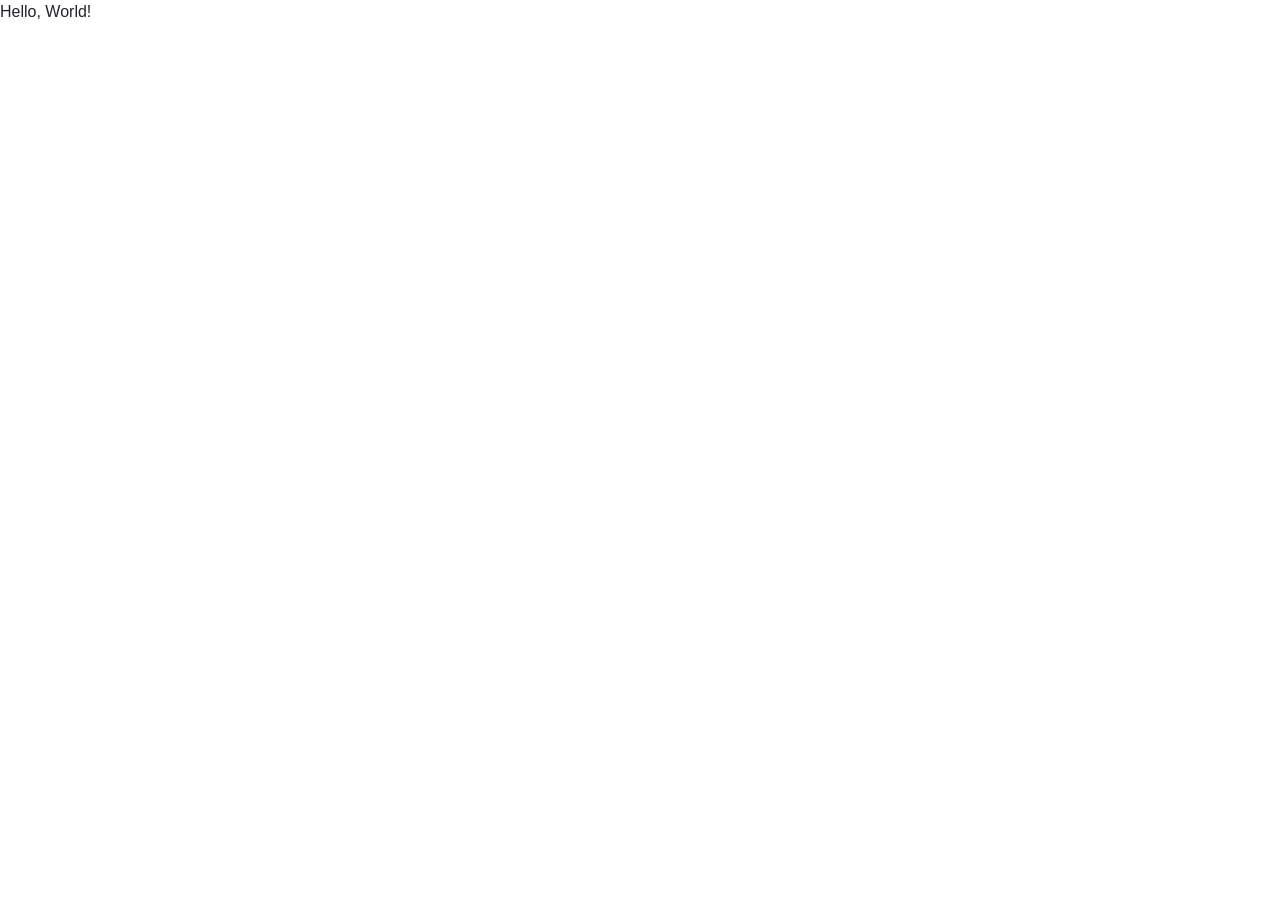
==== index.html @ e68d8184 "initial commit of landing page." ====
<!doctype html>
<html lang="en">
  <head>
    <!-- Required meta tags -->
    <meta charset="utf-8">
    <meta name="viewport" content="width=device-width, initial-scale=1, shrink-to-fit=no"/>
    <meta http-equiv="xrefresh" content="5"/>

    <!-- Bootstrap CSS -->
    <link rel="stylesheet" href="https://maxcdn.bootstrapcdn.com/bootstrap/4.0.0/css/bootstrap.min.css" integrity="sha384-Gn5384xqQ1aoWXA+058RXPxPg6fy4IWvTNh0E263XmFcJlSAwiGgFAW/dAiS6JXm" crossorigin="anonymous">
    <title>Telemetry</title>
    <script src="/app.js"></script>
   </head>
  <body>
  Hello, World!
  </body>
</html>
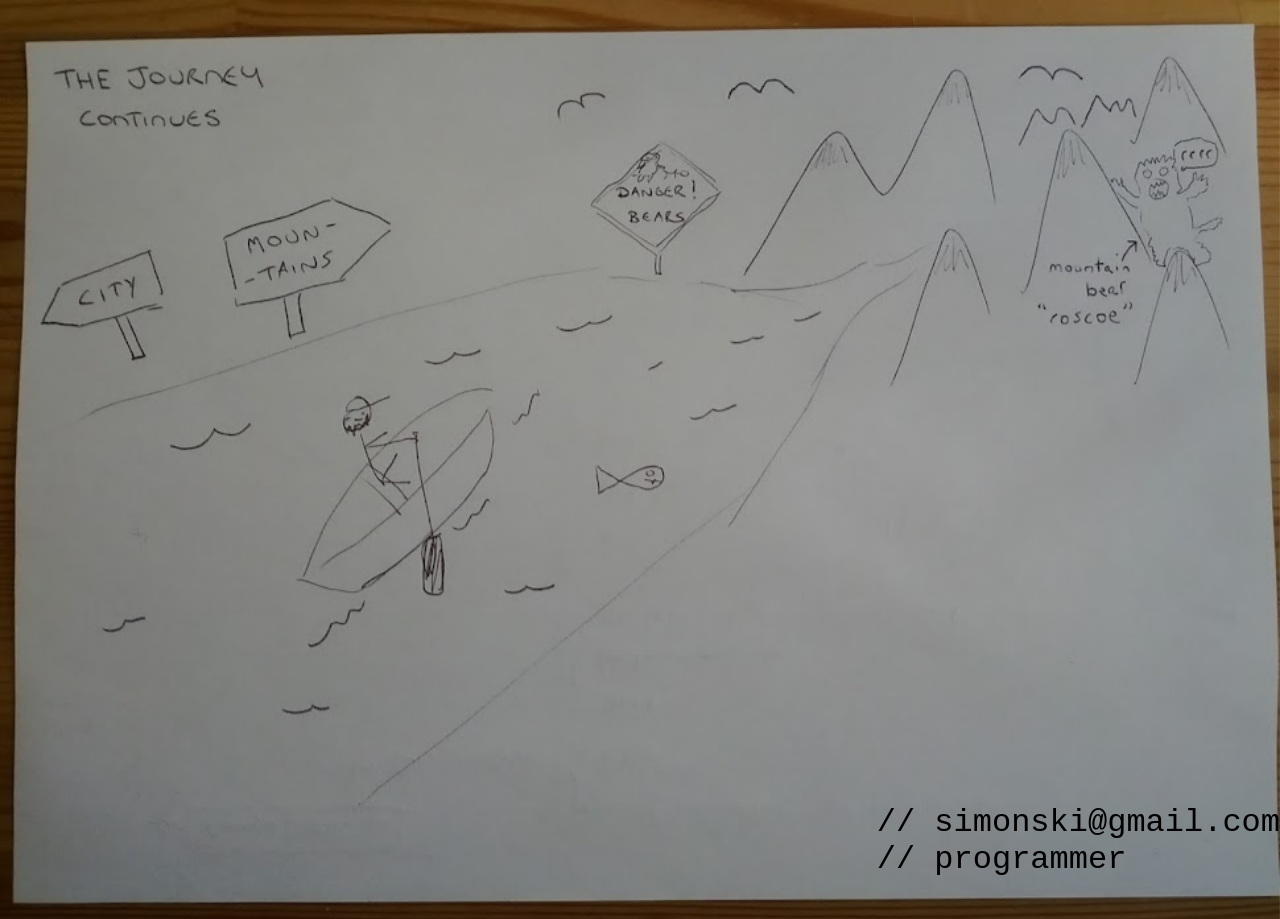
==== commit 4ec31ac1: "temporary landing" ====
--- a/index.html
+++ b/index.html
@@ -1,17 +1,32 @@
-<!doctype html>
-<html lang="en">
+<!DOCTYPE html>
+<html>
+	<!--
+	Hello viewers!, why - what on earth brought you here?. This site is much better viewed in the browser, not as source.  This is the dirty laundry, as it were.  Skidaddle!
+	-->
   <head>
-    <!-- Required meta tags -->
-    <meta charset="utf-8">
-    <meta name="viewport" content="width=device-width, initial-scale=1, shrink-to-fit=no"/>
-    <meta http-equiv="xrefresh" content="5"/>
+    <link href="fullscreen.css" rel="stylesheet" type="text/css"/>
+  </head>
+  <body>
+    <img alt="full screen background image" src="fullscreen.jpeg" id="full-screen-background-image" /> 
 
-    <!-- Bootstrap CSS -->
-    <link rel="stylesheet" href="https://maxcdn.bootstrapcdn.com/bootstrap/4.0.0/css/bootstrap.min.css" integrity="sha384-Gn5384xqQ1aoWXA+058RXPxPg6fy4IWvTNh0E263XmFcJlSAwiGgFAW/dAiS6JXm" crossorigin="anonymous">
-    <title>Telemetry</title>
-    <script src="/app.js"></script>
-   </head>
-  <body>
-  Hello, World!
+	<div id="wrap">
+		<div id="header">
+		</div>
+		<div id="main">
+		</div>
+	</div>
+
+	<div id="footer" valign="bottom">
+<br/>
+<br/>
+<br/>
+<br/>
+<br/>
+      <pre>	
+   // simonski@gmail.com
+   // programmer
+      </pre>
+	</div>
+
   </body>
 </html>
--- a/fullscreen.css
+++ b/fullscreen.css
@@ -0,0 +1,31 @@
+html, body {
+  height: 100%;
+  width: 100%;
+  padding: 0;
+  margin: 0;
+}
+
+#full-screen-background-image {
+  z-index: -999;
+  min-height: 100%;
+  min-width: 1024px;
+  width: 100%;
+  height: auto;
+  position: fixed;
+  top: 0;
+  left: 0;
+}
+
+#wrap {min-height: 100%;}
+
+#main {overflow:auto;
+  padding-bottom: 250px;}  
+
+#footer {
+  position: relative;
+  float: right;
+  margin-top: -350px; 
+  height: 350px;
+  clear:both;
+  font-size: 24pt;
+} 
